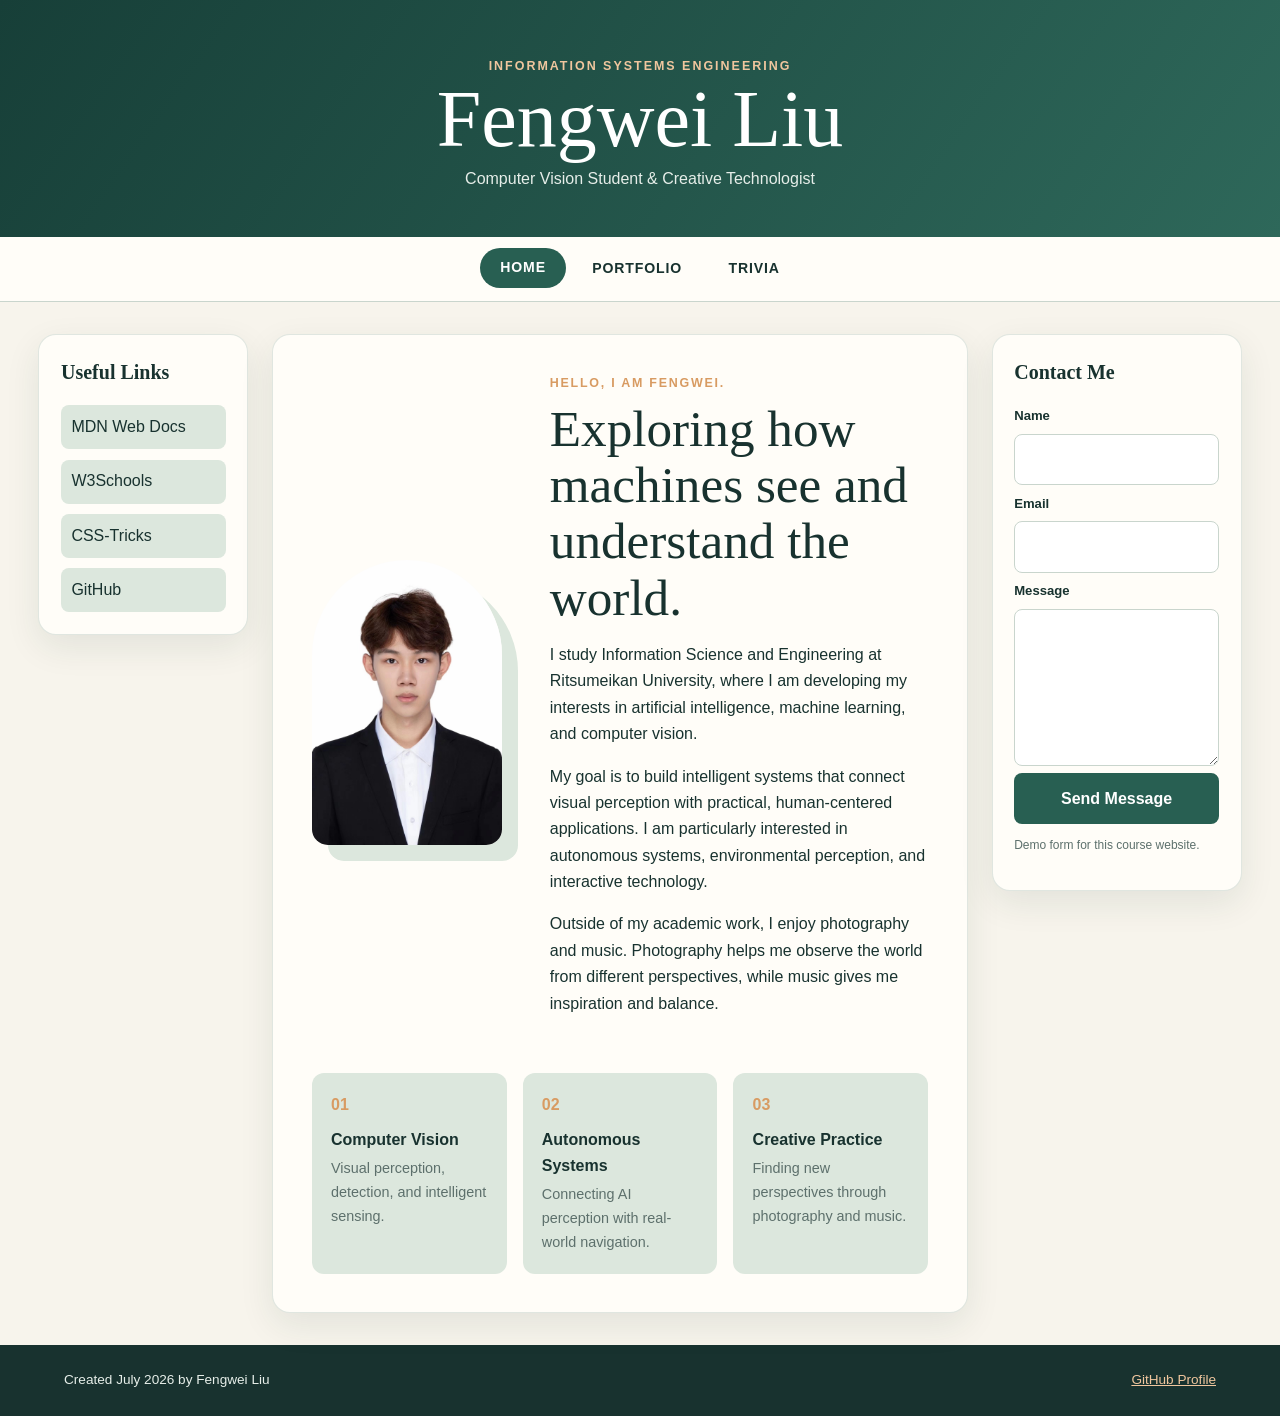
==== index.html @ b93cdf9a "Add files via upload" ====
<!DOCTYPE html>
<html lang="en">
<head>
  <meta charset="UTF-8">
  <meta name="viewport" content="width=device-width, initial-scale=1.0">
  <meta name="description" content="Fengwei Liu's personal academic website">
  <title>Fengwei Liu | Home</title>
  <link rel="stylesheet" href="style.css">
</head>
<body>
  <header class="site-header">
    <p class="eyebrow">Information Systems Engineering</p>
    <h1>Fengwei Liu</h1>
    <p>Computer Vision Student &amp; Creative Technologist</p>
  </header>

  <nav class="navbar" aria-label="Main navigation">
    <a class="active" href="index.html">Home</a>
    <a href="portfolio.html">Portfolio</a>
    <a href="trivia.html">Trivia</a>
  </nav>

  <div class="page-layout">
    <aside class="sidebar useful-links">
      <h2>Useful Links</h2>
      <ul>
        <li><a href="https://developer.mozilla.org/" target="_blank" rel="noopener noreferrer">MDN Web Docs</a></li>
        <li><a href="https://www.w3schools.com/" target="_blank" rel="noopener noreferrer">W3Schools</a></li>
        <li><a href="https://css-tricks.com/" target="_blank" rel="noopener noreferrer">CSS-Tricks</a></li>
        <li><a href="https://github.com/" target="_blank" rel="noopener noreferrer">GitHub</a></li>
      </ul>
    </aside>

    <main class="main-content">
      <section class="hero-card">
        <img class="profile-photo" src="images/profile.jpg" alt="Portrait of Fengwei Liu">
        <div>
          <p class="section-label">Hello, I am Fengwei.</p>
          <h2>Exploring how machines see and understand the world.</h2>
          <p>I study Information Science and Engineering at Ritsumeikan University, where I am developing my interests in artificial intelligence, machine learning, and computer vision.</p>
          <p>My goal is to build intelligent systems that connect visual perception with practical, human-centered applications. I am particularly interested in autonomous systems, environmental perception, and interactive technology.</p>
          <p>Outside of my academic work, I enjoy photography and music. Photography helps me observe the world from different perspectives, while music gives me inspiration and balance.</p>
        </div>
      </section>

      <section class="interest-grid" aria-label="Main interests">
        <article><span>01</span><h3>Computer Vision</h3><p>Visual perception, detection, and intelligent sensing.</p></article>
        <article><span>02</span><h3>Autonomous Systems</h3><p>Connecting AI perception with real-world navigation.</p></article>
        <article><span>03</span><h3>Creative Practice</h3><p>Finding new perspectives through photography and music.</p></article>
      </section>
    </main>

    <aside class="sidebar contact-panel">
      <h2>Contact Me</h2>
      <form class="contact-form" action="#" method="get">
        <label for="name">Name</label>
        <input id="name" name="name" type="text" minlength="2" required>
        <label for="email">Email</label>
        <input id="email" name="email" type="email" required>
        <label for="message">Message</label>
        <textarea id="message" name="message" rows="5" minlength="10" required></textarea>
        <button type="submit">Send Message</button>
      </form>
      <p class="form-note">Demo form for this course website.</p>
    </aside>
  </div>

  <footer class="site-footer">
    <p>Created July 2026 by Fengwei Liu</p>
    <a href="https://github.com/LIU-Fengwei" target="_blank" rel="noopener noreferrer">GitHub Profile</a>
  </footer>
</body>
</html>
---- style.css ----
:root {
  --ink: #18322f;
  --muted: #5d706c;
  --paper: #f7f4ec;
  --surface: #fffdf8;
  --sage: #dce7dd;
  --green: #285f52;
  --green-dark: #19483e;
  --line: #c9d5cd;
  --accent: #d89b62;
  --shadow: 0 12px 35px rgba(24, 50, 47, 0.09);
}

* { box-sizing: border-box; }
html { scroll-behavior: smooth; }
body { margin: 0; color: var(--ink); background: var(--paper); font-family: Inter, "Helvetica Neue", Arial, sans-serif; line-height: 1.65; }
a { color: var(--green); }
a:hover, a:focus-visible { color: var(--accent); }

.site-header { padding: 3.5rem 5vw 2.8rem; text-align: center; color: white; background: linear-gradient(125deg, #173f38, #2e685a); }
.site-header h1 { margin: .15rem 0; font-family: Georgia, "Times New Roman", serif; font-size: clamp(2.5rem, 7vw, 5rem); line-height: 1; font-weight: 500; }
.site-header p { margin: .45rem 0 0; color: #e6eee9; }
.site-header .eyebrow { margin: 0; color: #f0c69e; font-size: .78rem; font-weight: 700; letter-spacing: .16em; text-transform: uppercase; }

.navbar { display: flex; justify-content: center; gap: .4rem; position: sticky; top: 0; z-index: 10; padding: .7rem; background: rgba(255,253,248,.96); border-bottom: 1px solid var(--line); backdrop-filter: blur(10px); }
.navbar a { padding: .55rem 1.25rem; color: var(--ink); border-radius: 999px; font-size: .88rem; font-weight: 700; letter-spacing: .06em; text-decoration: none; text-transform: uppercase; transition: .2s ease; }
.navbar a:hover, .navbar a:focus-visible, .navbar a.active { color: white; background: var(--green); transform: translateY(-1px); }

.page-layout { display: grid; grid-template-columns: minmax(165px, 210px) minmax(0, 1fr) minmax(205px, 250px); gap: 1.5rem; width: min(1450px, 94vw); margin: 2rem auto; align-items: start; }
.sidebar, .main-content { background: var(--surface); border: 1px solid rgba(40,95,82,.14); border-radius: 18px; box-shadow: var(--shadow); }
.sidebar { padding: 1.35rem; }
.sidebar h2 { margin: 0 0 1rem; font-family: Georgia, serif; font-size: 1.25rem; }
.useful-links ul { display: grid; gap: .65rem; margin: 0; padding: 0; list-style: none; }
.useful-links a { display: block; padding: .55rem .65rem; color: var(--ink); background: var(--sage); border-radius: 8px; text-decoration: none; transition: .2s ease; }
.useful-links a:hover, .useful-links a:focus-visible { color: white; background: var(--green); transform: translateX(4px); }
.main-content { min-height: 560px; padding: clamp(1.4rem, 3vw, 3rem); }

.hero-card { display: grid; grid-template-columns: minmax(190px, .65fr) 1.35fr; gap: clamp(1.5rem, 4vw, 3rem); align-items: center; }
.profile-photo { width: 100%; max-height: 500px; object-fit: cover; object-position: center 18%; border-radius: 120px 120px 20px 20px; box-shadow: 16px 16px 0 var(--sage); }
.section-label, .result-kicker { margin: 0 0 .45rem; color: var(--accent); font-size: .78rem; font-weight: 800; letter-spacing: .14em; text-transform: uppercase; }
.hero-card h2, .page-intro h2 { margin: 0 0 1rem; font-family: Georgia, serif; font-size: clamp(2rem, 4vw, 3.5rem); line-height: 1.1; font-weight: 500; }
.interest-grid { display: grid; grid-template-columns: repeat(3, 1fr); gap: 1rem; margin-top: 2.5rem; }
.interest-grid article { padding: 1.2rem; background: var(--sage); border-radius: 12px; }
.interest-grid span { color: var(--accent); font-weight: 800; }
.interest-grid h3 { margin: .5rem 0 .25rem; font-size: 1rem; }
.interest-grid p { margin: 0; color: var(--muted); font-size: .9rem; }

.contact-form { display: grid; gap: .45rem; }
label { font-size: .82rem; font-weight: 750; }
input, textarea { width: 100%; padding: .72rem; color: var(--ink); background: #fff; border: 1px solid var(--line); border-radius: 8px; font: inherit; }
input:focus, textarea:focus { outline: 3px solid rgba(216,155,98,.28); border-color: var(--accent); }
button { padding: .78rem 1rem; color: white; background: var(--green); border: 0; border-radius: 8px; font: inherit; font-weight: 750; cursor: pointer; transition: .2s ease; }
button:hover, button:focus-visible { background: var(--green-dark); transform: translateY(-1px); }
.form-note, .health-note { color: var(--muted); font-size: .75rem; }

.page-intro { max-width: 780px; margin-bottom: 2rem; }
.page-intro p:last-child { color: var(--muted); }
.table-wrapper { overflow-x: auto; border: 1px solid var(--line); border-radius: 12px; }
table { width: 100%; min-width: 760px; border-collapse: collapse; background: white; font-size: .9rem; }
caption { position: absolute; width: 1px; height: 1px; overflow: hidden; clip: rect(0,0,0,0); }
th, td { padding: 1rem; text-align: left; vertical-align: top; border-bottom: 1px solid var(--line); }
th { color: white; background: var(--green); font-size: .76rem; letter-spacing: .05em; text-transform: uppercase; }
tbody tr:nth-child(even) { background: #f2f6f1; }
tbody tr:hover { background: #e7efe8; }
tbody tr:last-child td { border-bottom: 0; }

.calculator-card { display: grid; grid-template-columns: 1fr 1fr; gap: 1.5rem; padding: clamp(1.2rem, 3vw, 2rem); background: var(--sage); border-radius: 16px; }
#bmi-form { display: grid; gap: 1rem; }
.input-group { display: grid; gap: .35rem; }
.input-with-unit { display: grid; grid-template-columns: 1fr auto; align-items: center; background: white; border: 1px solid var(--line); border-radius: 8px; overflow: hidden; }
.input-with-unit input { border: 0; }
.input-with-unit span { padding: 0 1rem; color: var(--muted); font-weight: 700; }
.secondary-button { color: var(--green); background: transparent; border: 1px solid var(--green); }
.secondary-button:hover, .secondary-button:focus-visible { color: white; }
.error { min-height: 1.2em; color: #a6382d; }
.result-panel { display: grid; place-content: center; min-height: 260px; padding: 2rem; text-align: center; background: var(--surface); border-radius: 12px; }
#bmi-value { font-family: Georgia, serif; font-size: clamp(3.5rem, 8vw, 6rem); line-height: 1; }
#bmi-category { margin-bottom: 0; font-weight: 700; }
.health-note { grid-column: 1 / -1; margin: 0; }

.site-footer { display: flex; justify-content: space-between; gap: 1rem; padding: 1.5rem 5vw; color: #e6eee9; background: var(--ink); font-size: .85rem; }
.site-footer p { margin: 0; }
.site-footer a { color: #f0c69e; }

@media (max-width: 1050px) {
  .page-layout { grid-template-columns: 180px minmax(0, 1fr); }
  .contact-panel { grid-column: 1 / -1; }
  .contact-form { grid-template-columns: 1fr 1fr; }
  .contact-form label, .contact-form input, .contact-form textarea, .contact-form button { grid-column: auto; }
  .contact-form textarea, .contact-form button { grid-column: 1 / -1; }
}

@media (max-width: 760px) {
  .site-header { padding-top: 2.7rem; }
  .navbar { gap: 0; }
  .navbar a { padding: .5rem .8rem; font-size: .75rem; }
  .page-layout { grid-template-columns: 1fr; width: min(92vw, 650px); }
  .useful-links ul { grid-template-columns: repeat(2, 1fr); }
  .hero-card, .calculator-card { grid-template-columns: 1fr; }
  .profile-photo { width: min(75%, 320px); margin: 0 auto; }
  .interest-grid { grid-template-columns: 1fr; }
  .contact-panel { grid-column: auto; }
  .contact-form { grid-template-columns: 1fr; }
  .contact-form textarea, .contact-form button { grid-column: auto; }
  .site-footer { flex-direction: column; text-align: center; }
}

@media (max-width: 420px) {
  .useful-links ul { grid-template-columns: 1fr; }
  .main-content, .sidebar { padding: 1.1rem; }
}
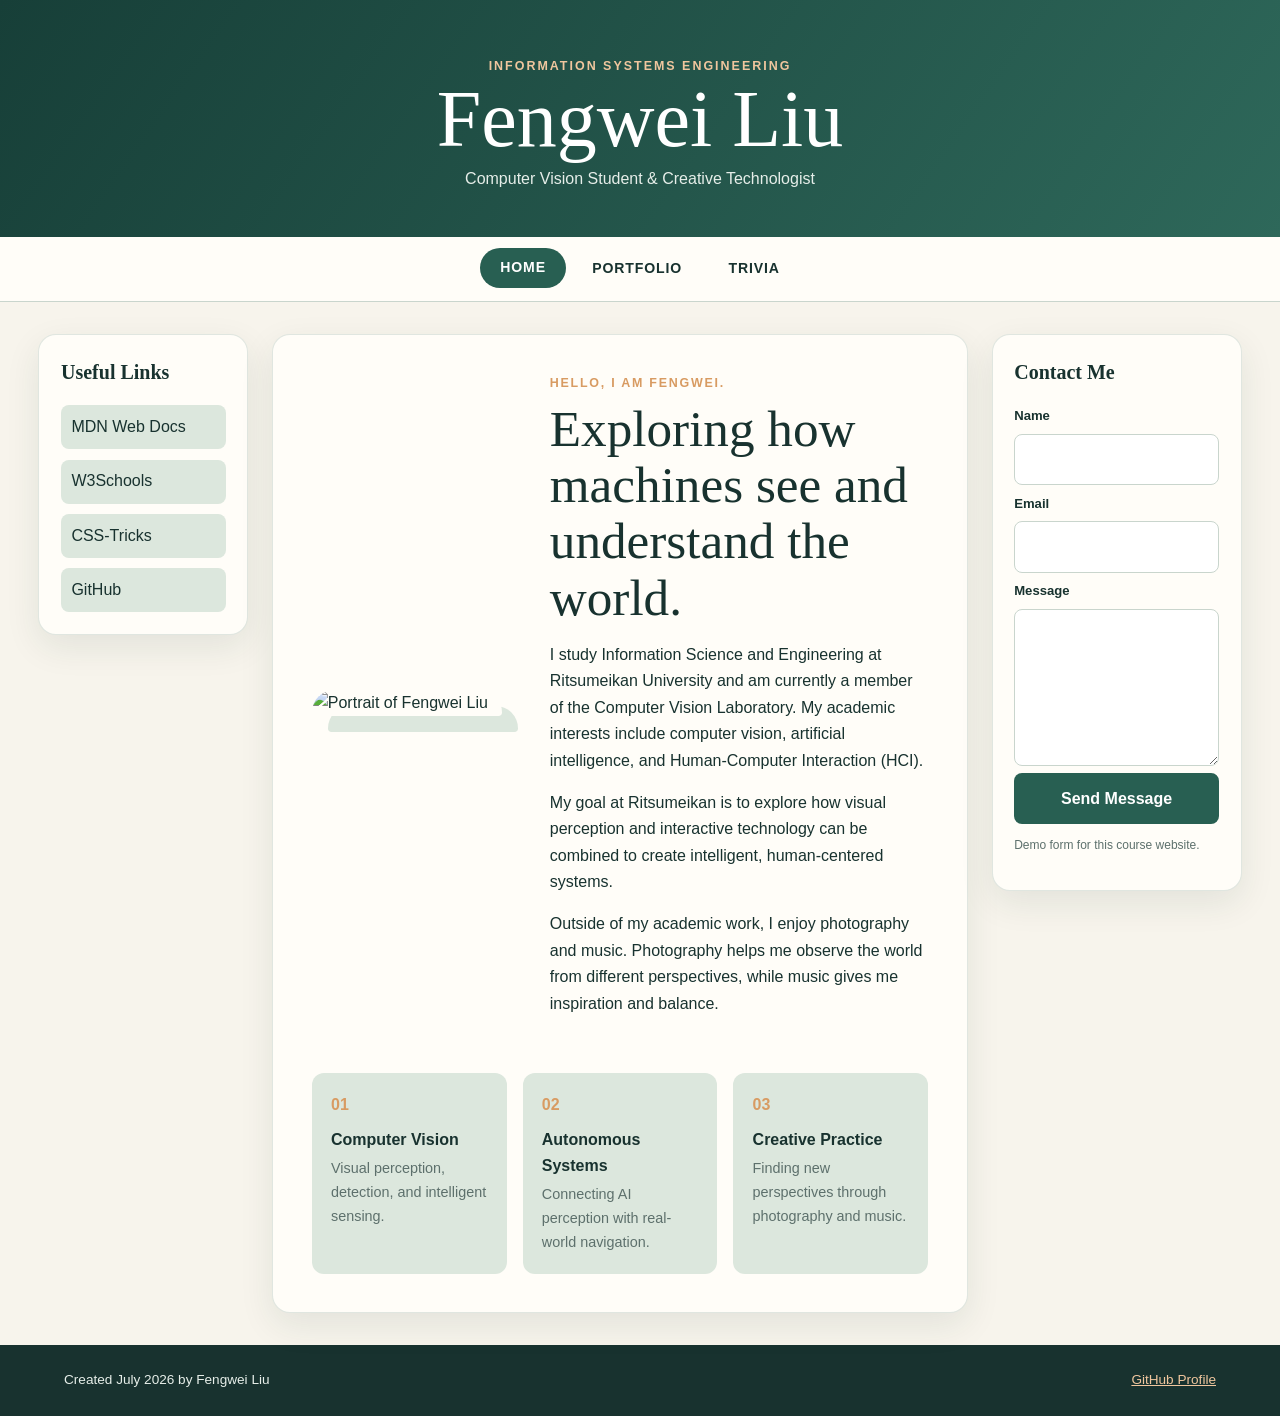
==== commit 34233864: "Add files via upload" ====
--- a/index.html
+++ b/index.html
@@ -33,12 +33,12 @@
 
     <main class="main-content">
       <section class="hero-card">
-        <img class="profile-photo" src="images/profile.jpg" alt="Portrait of Fengwei Liu">
+        <img class="profile-photo" src="profile.jpg" alt="Portrait of Fengwei Liu">
         <div>
           <p class="section-label">Hello, I am Fengwei.</p>
           <h2>Exploring how machines see and understand the world.</h2>
-          <p>I study Information Science and Engineering at Ritsumeikan University, where I am developing my interests in artificial intelligence, machine learning, and computer vision.</p>
-          <p>My goal is to build intelligent systems that connect visual perception with practical, human-centered applications. I am particularly interested in autonomous systems, environmental perception, and interactive technology.</p>
+          <p>I study Information Science and Engineering at Ritsumeikan University and am currently a member of the Computer Vision Laboratory. My academic interests include computer vision, artificial intelligence, and Human-Computer Interaction (HCI).</p>
+          <p>My goal at Ritsumeikan is to explore how visual perception and interactive technology can be combined to create intelligent, human-centered systems.</p>
           <p>Outside of my academic work, I enjoy photography and music. Photography helps me observe the world from different perspectives, while music gives me inspiration and balance.</p>
         </div>
       </section>
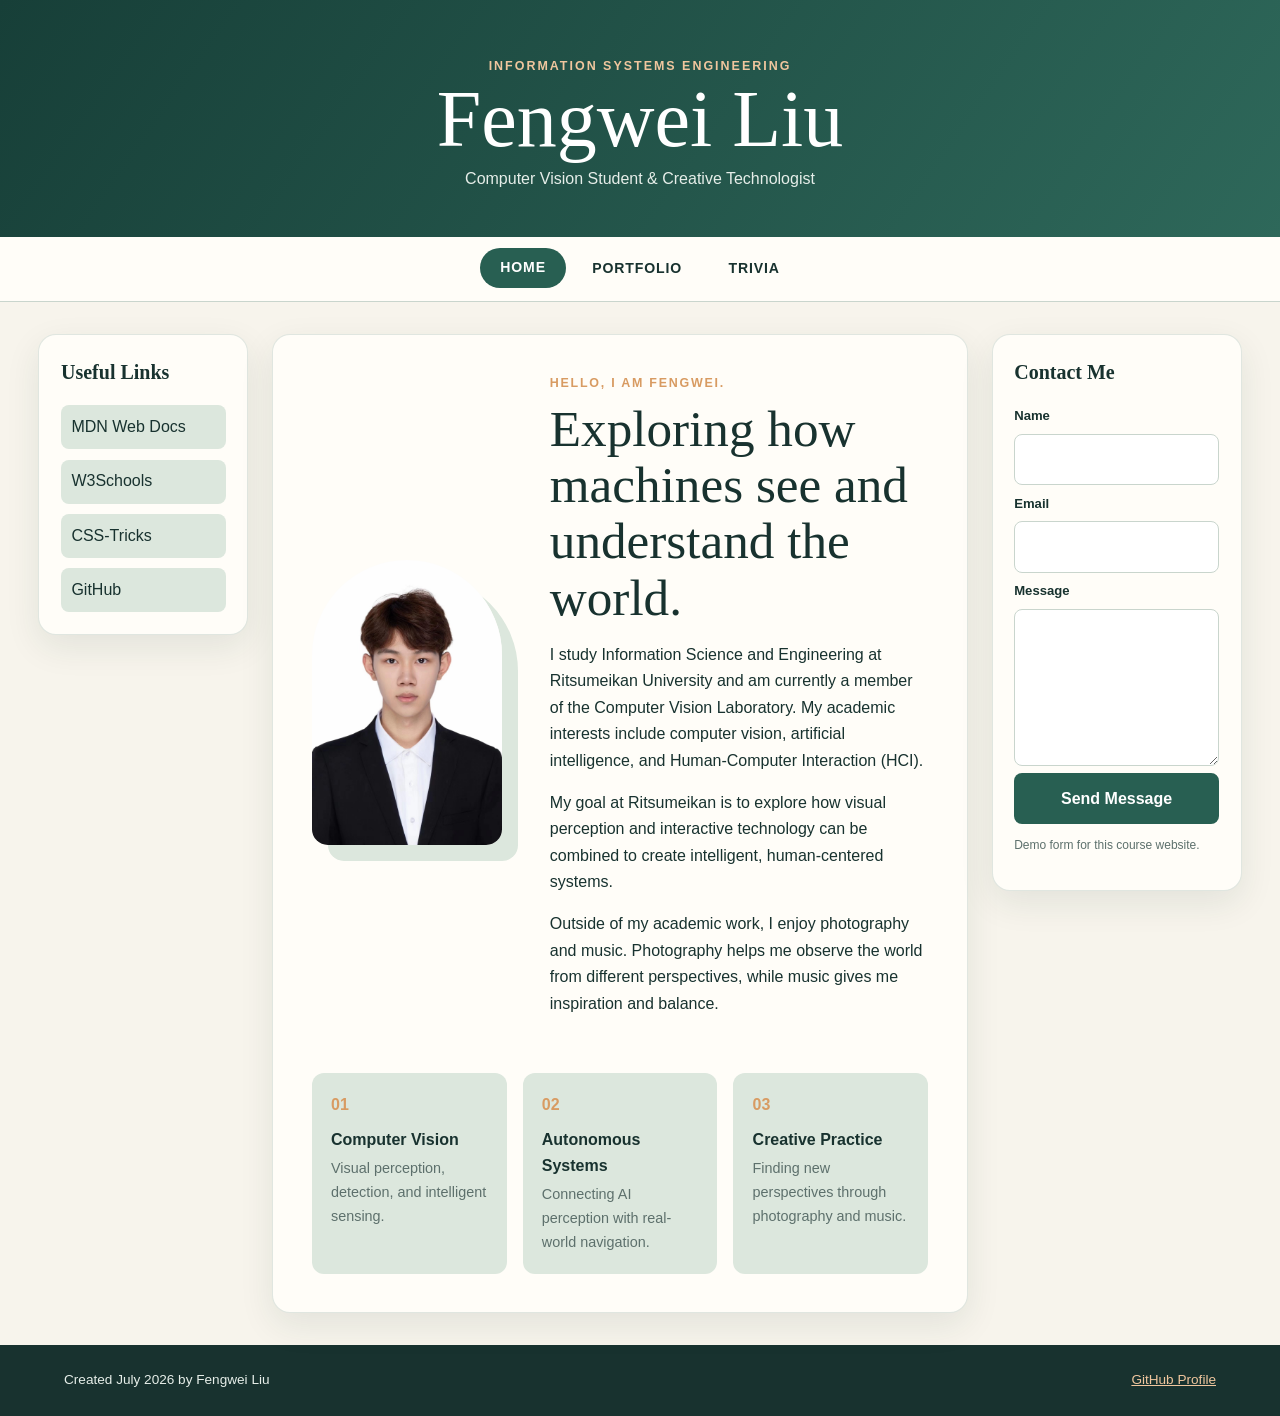
==== commit 06aed631: "Fix profile image path" ====
--- a/index.html
+++ b/index.html
@@ -33,7 +33,7 @@
 
     <main class="main-content">
       <section class="hero-card">
-        <img class="profile-photo" src="profile.jpg" alt="Portrait of Fengwei Liu">
+        <img class="profile-photo" src="images/profile.jpg" alt="Portrait of Fengwei Liu">
         <div>
           <p class="section-label">Hello, I am Fengwei.</p>
           <h2>Exploring how machines see and understand the world.</h2>
